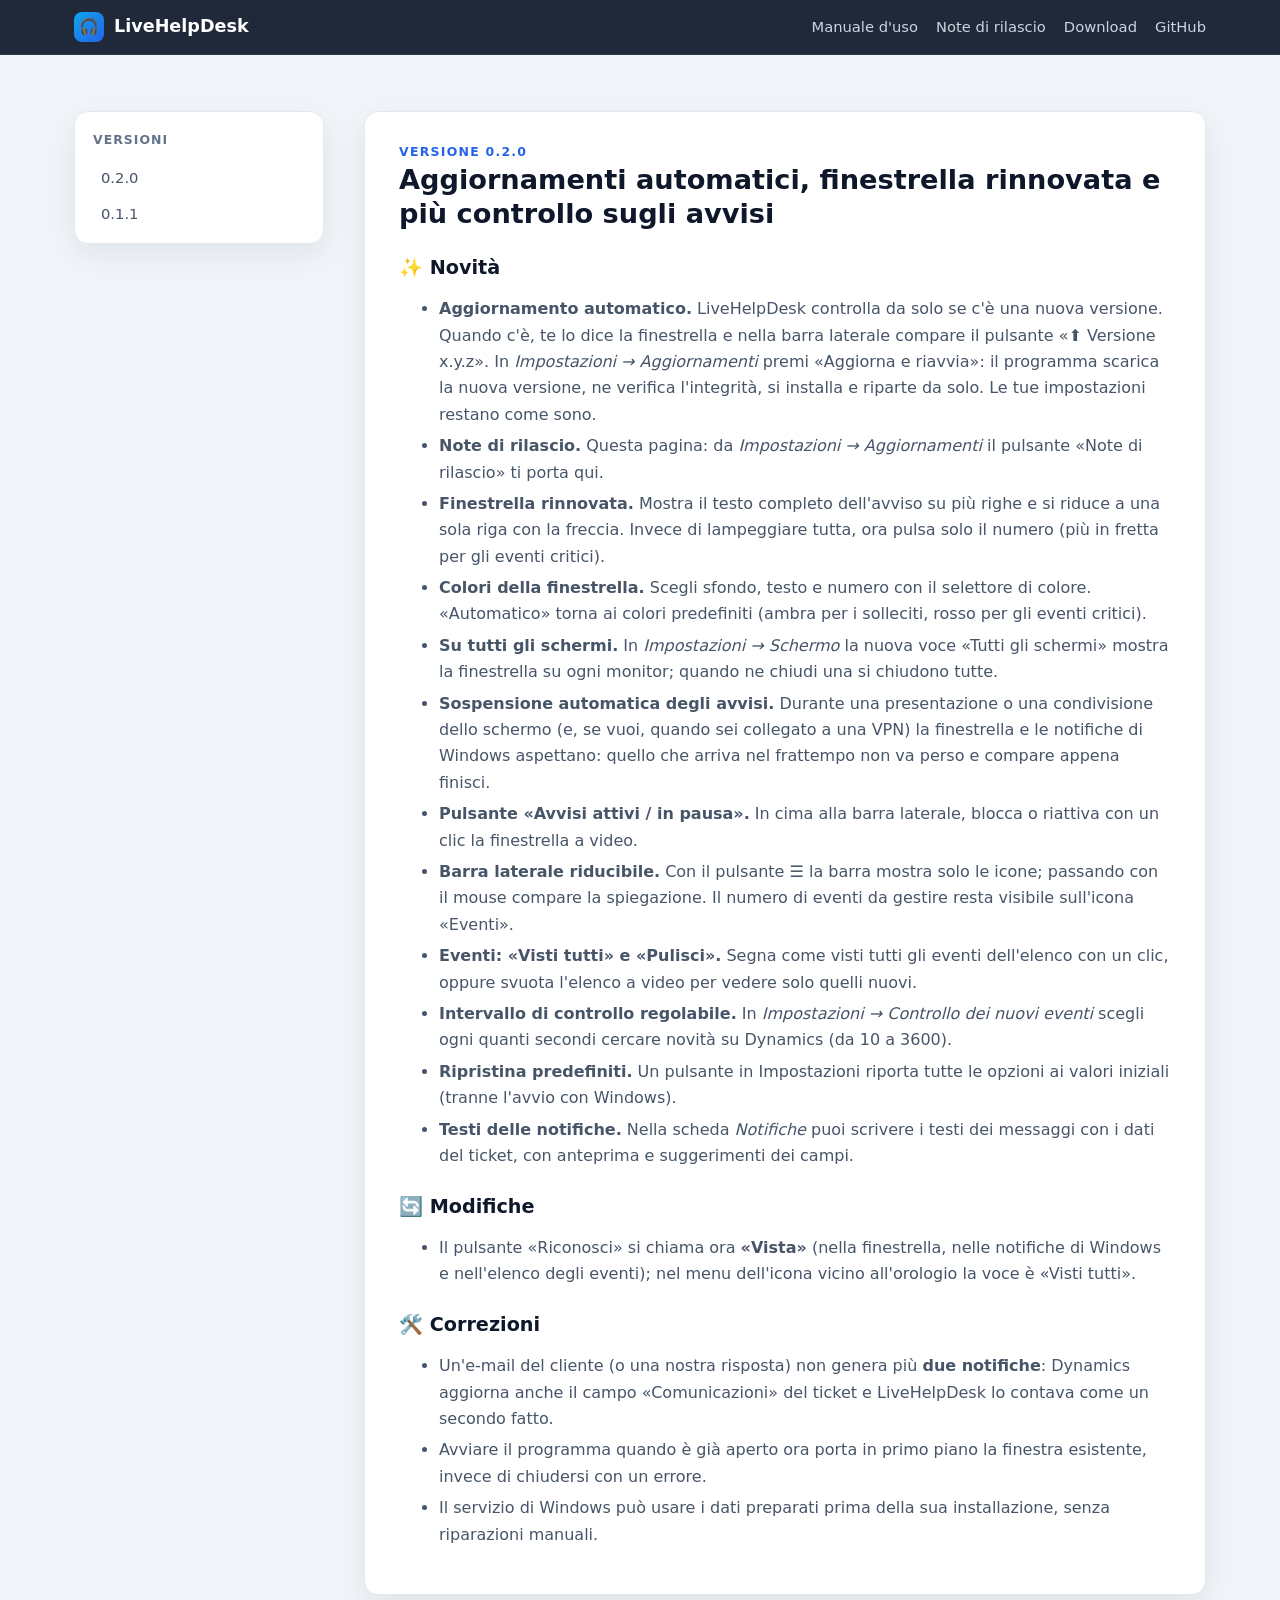
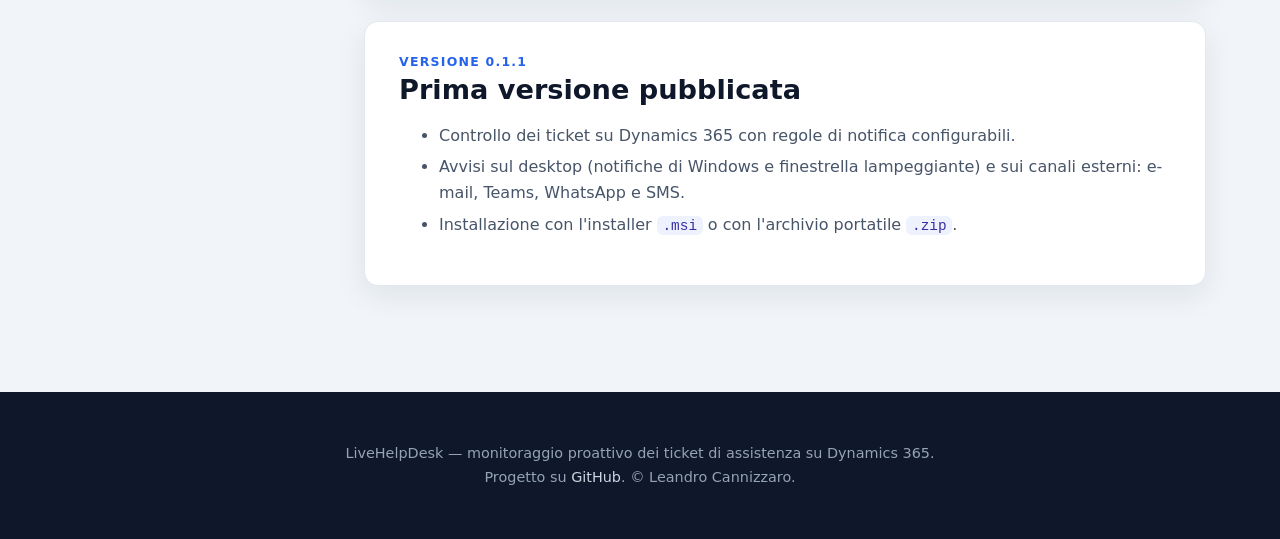
==== docs/release-notes.html @ 3b50f12f "Prepara la versione 0.2.0: interfaccia rinnovata, opzioni nuove e note di rilascio Barra laterale e " ====
<!DOCTYPE html>
<html lang="it">
<head>
  <meta charset="utf-8" />
  <meta name="viewport" content="width=device-width, initial-scale=1" />
  <title>LiveHelpDesk — Note di rilascio</title>
  <meta name="description" content="Le novità, le modifiche e le correzioni di ogni versione di LiveHelpDesk." />
  <link rel="stylesheet" href="styles.css" />
</head>
<body>

  <header class="topbar">
    <div class="wrap">
      <div class="brand"><span class="logo">🎧</span> LiveHelpDesk</div>
      <nav>
        <a href="index.html">Manuale d'uso</a>
        <a href="release-notes.html">Note di rilascio</a>
        <a href="https://github.com/LeandroCannizzaro/LiveHelpDesk/releases">Download</a>
        <a href="https://github.com/LeandroCannizzaro/LiveHelpDesk">GitHub</a>
      </nav>
    </div>
  </header>

  <!--
    Una sezione per versione, la più recente in alto, con id="vX.Y.Z": l'app apre questa pagina sull'ancora della versione
    e il workflow Release rifiuta di pubblicare una versione che qui non c'è.
    Si scrive per chi usa il programma: cosa cambia per lui, non come è fatto il codice.
  -->

  <div class="layout">
    <aside class="toc">
      <strong>Versioni</strong>
      <ol>
        <li><a href="#v0.2.0">0.2.0</a></li>
        <li><a href="#v0.1.1">0.1.1</a></li>
      </ol>
    </aside>

    <main class="content">

      <article id="v0.2.0" class="section">
        <div class="eyebrow">Versione 0.2.0</div>
        <h2>Aggiornamenti automatici, finestrella rinnovata e più controllo sugli avvisi</h2>

        <h3>✨ Novità</h3>
        <ul>
          <li><b>Aggiornamento automatico.</b> LiveHelpDesk controlla da solo se c'è una nuova versione. Quando c'è, te lo dice la finestrella e nella barra laterale compare il pulsante «⬆ Versione x.y.z». In <i>Impostazioni → Aggiornamenti</i> premi «Aggiorna e riavvia»: il programma scarica la nuova versione, ne verifica l'integrità, si installa e riparte da solo. Le tue impostazioni restano come sono.</li>
          <li><b>Note di rilascio.</b> Questa pagina: da <i>Impostazioni → Aggiornamenti</i> il pulsante «Note di rilascio» ti porta qui.</li>
          <li><b>Finestrella rinnovata.</b> Mostra il testo completo dell'avviso su più righe e si riduce a una sola riga con la freccia. Invece di lampeggiare tutta, ora pulsa solo il numero (più in fretta per gli eventi critici).</li>
          <li><b>Colori della finestrella.</b> Scegli sfondo, testo e numero con il selettore di colore. «Automatico» torna ai colori predefiniti (ambra per i solleciti, rosso per gli eventi critici).</li>
          <li><b>Su tutti gli schermi.</b> In <i>Impostazioni → Schermo</i> la nuova voce «Tutti gli schermi» mostra la finestrella su ogni monitor; quando ne chiudi una si chiudono tutte.</li>
          <li><b>Sospensione automatica degli avvisi.</b> Durante una presentazione o una condivisione dello schermo (e, se vuoi, quando sei collegato a una VPN) la finestrella e le notifiche di Windows aspettano: quello che arriva nel frattempo non va perso e compare appena finisci.</li>
          <li><b>Pulsante «Avvisi attivi / in pausa».</b> In cima alla barra laterale, blocca o riattiva con un clic la finestrella a video.</li>
          <li><b>Barra laterale riducibile.</b> Con il pulsante ☰ la barra mostra solo le icone; passando con il mouse compare la spiegazione. Il numero di eventi da gestire resta visibile sull'icona «Eventi».</li>
          <li><b>Eventi: «Visti tutti» e «Pulisci».</b> Segna come visti tutti gli eventi dell'elenco con un clic, oppure svuota l'elenco a video per vedere solo quelli nuovi.</li>
          <li><b>Intervallo di controllo regolabile.</b> In <i>Impostazioni → Controllo dei nuovi eventi</i> scegli ogni quanti secondi cercare novità su Dynamics (da 10 a 3600).</li>
          <li><b>Ripristina predefiniti.</b> Un pulsante in Impostazioni riporta tutte le opzioni ai valori iniziali (tranne l'avvio con Windows).</li>
          <li><b>Testi delle notifiche.</b> Nella scheda <i>Notifiche</i> puoi scrivere i testi dei messaggi con i dati del ticket, con anteprima e suggerimenti dei campi.</li>
        </ul>

        <h3>🔄 Modifiche</h3>
        <ul>
          <li>Il pulsante «Riconosci» si chiama ora <b>«Vista»</b> (nella finestrella, nelle notifiche di Windows e nell'elenco degli eventi); nel menu dell'icona vicino all'orologio la voce è «Visti tutti».</li>
        </ul>

        <h3>🛠️ Correzioni</h3>
        <ul>
          <li>Un'e-mail del cliente (o una nostra risposta) non genera più <b>due notifiche</b>: Dynamics aggiorna anche il campo «Comunicazioni» del ticket e LiveHelpDesk lo contava come un secondo fatto.</li>
          <li>Avviare il programma quando è già aperto ora porta in primo piano la finestra esistente, invece di chiudersi con un errore.</li>
          <li>Il servizio di Windows può usare i dati preparati prima della sua installazione, senza riparazioni manuali.</li>
        </ul>
      </article>

      <article id="v0.1.1" class="section">
        <div class="eyebrow">Versione 0.1.1</div>
        <h2>Prima versione pubblicata</h2>
        <ul>
          <li>Controllo dei ticket su Dynamics 365 con regole di notifica configurabili.</li>
          <li>Avvisi sul desktop (notifiche di Windows e finestrella lampeggiante) e sui canali esterni: e-mail, Teams, WhatsApp e SMS.</li>
          <li>Installazione con l'installer <code>.msi</code> o con l'archivio portatile <code>.zip</code>.</li>
        </ul>
      </article>

    </main>
  </div>

  <footer>
    <p>LiveHelpDesk — monitoraggio proattivo dei ticket di assistenza su Dynamics 365.<br />
    Progetto su <a href="https://github.com/LeandroCannizzaro/LiveHelpDesk">GitHub</a>. © Leandro Cannizzaro.</p>
  </footer>

</body>
</html>
---- docs/styles.css ----
:root {
  --bg: #0f172a;
  --bg-soft: #111c33;
  --panel: #ffffff;
  --ink: #1e293b;
  --ink-soft: #475569;
  --muted: #64748b;
  --line: #e2e8f0;
  --brand: #2563eb;
  --brand-dark: #1d4ed8;
  --accent: #0ea5e9;
  --warn: #d97706;
  --ok: #16a34a;
  --crit: #dc2626;
  --radius: 14px;
  --shadow: 0 10px 30px rgba(15, 23, 42, 0.08);
  --max: 1180px;
}

* { box-sizing: border-box; }

html { scroll-behavior: smooth; scroll-padding-top: 80px; }

body {
  margin: 0;
  font-family: "Segoe UI", system-ui, -apple-system, Roboto, Helvetica, Arial, sans-serif;
  color: var(--ink);
  background: #f1f5f9;
  line-height: 1.65;
}

a { color: var(--brand); text-decoration: none; }
a:hover { text-decoration: underline; }

h1, h2, h3 { line-height: 1.25; color: #0f172a; }
h2 { font-size: 1.7rem; margin: 0 0 .4rem; }
h3 { font-size: 1.2rem; margin: 1.6rem 0 .3rem; }

code {
  background: #eef2ff;
  color: #3730a3;
  padding: .12em .4em;
  border-radius: 6px;
  font-family: "Cascadia Code", Consolas, "SF Mono", monospace;
  font-size: .9em;
}

pre {
  background: #0f172a;
  color: #e2e8f0;
  padding: 16px 18px;
  border-radius: 12px;
  overflow-x: auto;
  font-family: "Cascadia Code", Consolas, monospace;
  font-size: .9rem;
}
pre code { background: none; color: inherit; padding: 0; }

/* ---------- Top bar ---------- */
.topbar {
  position: sticky;
  top: 0;
  z-index: 50;
  background: rgba(15, 23, 42, .92);
  backdrop-filter: blur(8px);
  color: #e2e8f0;
  border-bottom: 1px solid rgba(255,255,255,.08);
}
.topbar .wrap {
  max-width: var(--max);
  margin: 0 auto;
  padding: 12px 24px;
  display: flex;
  align-items: center;
  gap: 16px;
}
.brand {
  display: flex; align-items: center; gap: 10px;
  font-weight: 700; color: #fff; font-size: 1.1rem;
}
.brand .logo {
  width: 30px; height: 30px; border-radius: 8px;
  background: linear-gradient(135deg, var(--accent), var(--brand));
  display: grid; place-items: center; font-size: 1rem;
}
.topbar nav { margin-left: auto; display: flex; gap: 18px; flex-wrap: wrap; }
.topbar nav a { color: #cbd5e1; font-size: .92rem; }
.topbar nav a:hover { color: #fff; text-decoration: none; }

/* ---------- Hero ---------- */
.hero {
  background: radial-gradient(1200px 500px at 70% -10%, #1e3a8a 0%, var(--bg) 55%);
  color: #e2e8f0;
  padding: 72px 24px 90px;
}
.hero .wrap { max-width: var(--max); margin: 0 auto; }
.hero h1 { color: #fff; font-size: 2.8rem; margin: 0 0 14px; max-width: 18ch; }
.hero p.lead { font-size: 1.25rem; color: #cbd5e1; max-width: 62ch; margin: 0 0 28px; }
.cta { display: flex; gap: 14px; flex-wrap: wrap; }
.btn {
  display: inline-flex; align-items: center; gap: 8px;
  padding: 12px 22px; border-radius: 10px; font-weight: 600;
  border: 1px solid transparent; cursor: pointer;
}
.btn.primary { background: var(--accent); color: #04233a; }
.btn.primary:hover { background: #38bdf8; text-decoration: none; }
.btn.ghost { border-color: rgba(255,255,255,.25); color: #e2e8f0; }
.btn.ghost:hover { border-color: #fff; text-decoration: none; }
.hero .tags { margin-top: 26px; display: flex; gap: 10px; flex-wrap: wrap; }
.hero .tags span {
  font-size: .82rem; color: #bae6fd;
  border: 1px solid rgba(255,255,255,.18); padding: 4px 12px; border-radius: 999px;
}

/* ---------- Feature strip ---------- */
.features {
  max-width: var(--max); margin: -56px auto 0; padding: 0 24px;
  display: grid; grid-template-columns: repeat(4, 1fr); gap: 18px;
}
.feature {
  background: var(--panel); border-radius: var(--radius); padding: 22px;
  box-shadow: var(--shadow); border: 1px solid var(--line);
}
.feature .ico { font-size: 1.6rem; }
.feature h3 { margin: 10px 0 4px; font-size: 1.05rem; }
.feature p { margin: 0; color: var(--ink-soft); font-size: .93rem; }

/* ---------- Layout with sidebar ---------- */
.layout {
  max-width: var(--max); margin: 56px auto 0; padding: 0 24px 80px;
  display: grid; grid-template-columns: 250px 1fr; gap: 40px; align-items: start;
}
.toc {
  position: sticky; top: 76px;
  background: var(--panel); border: 1px solid var(--line);
  border-radius: var(--radius); padding: 18px 18px 10px;
  box-shadow: var(--shadow); max-height: calc(100vh - 100px); overflow-y: auto;
}
.toc strong { display: block; font-size: .78rem; letter-spacing: .08em; text-transform: uppercase; color: var(--muted); margin-bottom: 10px; }
.toc ol { list-style: none; margin: 0; padding: 0; counter-reset: s; }
.toc li { margin: 2px 0; }
.toc a { display: block; padding: 5px 8px; border-radius: 8px; color: var(--ink-soft); font-size: .92rem; }
.toc a:hover { background: #eff6ff; color: var(--brand-dark); text-decoration: none; }

.content { min-width: 0; }
.section {
  background: var(--panel); border: 1px solid var(--line);
  border-radius: var(--radius); padding: 30px 34px; margin-bottom: 26px;
  box-shadow: var(--shadow);
}
.section > p { color: var(--ink-soft); }
.section ul, .section ol { color: var(--ink-soft); }
.section li { margin: 5px 0; }
.eyebrow { font-size: .78rem; letter-spacing: .1em; text-transform: uppercase; color: var(--brand); font-weight: 700; }

.note, .warn, .tip {
  border-radius: 12px; padding: 14px 18px; margin: 16px 0; font-size: .95rem;
  border: 1px solid; display: flex; gap: 12px;
}
.note { background: #eff6ff; border-color: #bfdbfe; color: #1e40af; }
.warn { background: #fff7ed; border-color: #fed7aa; color: #9a3412; }
.tip { background: #ecfdf5; border-color: #a7f3d0; color: #065f46; }
.note b, .warn b, .tip b { display: block; margin-bottom: 2px; }

.grid2 { display: grid; grid-template-columns: 1fr 1fr; gap: 18px; }

table.channels { width: 100%; border-collapse: collapse; margin: 10px 0; font-size: .93rem; }
table.channels th, table.channels td { text-align: left; padding: 10px 12px; border-bottom: 1px solid var(--line); vertical-align: top; }
table.channels th { color: var(--muted); font-weight: 600; }

.badge { display: inline-block; font-size: .78rem; padding: 2px 10px; border-radius: 999px; font-weight: 600; }
.badge.info { background: #e0f2fe; color: #075985; }
.badge.att { background: #fef3c7; color: #92400e; }
.badge.crit { background: #fee2e2; color: #991b1b; }

.step { display: flex; gap: 16px; margin: 14px 0; }
.step .n {
  flex: 0 0 34px; height: 34px; border-radius: 50%; background: var(--brand); color: #fff;
  display: grid; place-items: center; font-weight: 700;
}
.step .b { flex: 1; }
.step .b b { color: var(--ink); }

details { border: 1px solid var(--line); border-radius: 10px; padding: 4px 16px; margin: 10px 0; background: #fafcff; }
details summary { cursor: pointer; font-weight: 600; padding: 10px 0; color: var(--ink); }
details[open] summary { border-bottom: 1px solid var(--line); margin-bottom: 8px; }

footer {
  background: var(--bg); color: #94a3b8; padding: 36px 24px; text-align: center; font-size: .9rem;
}
footer a { color: #cbd5e1; }

@media (max-width: 900px) {
  .features { grid-template-columns: 1fr 1fr; }
  .layout { grid-template-columns: 1fr; }
  .toc { position: static; max-height: none; }
  .grid2 { grid-template-columns: 1fr; }
  .hero h1 { font-size: 2.1rem; }
}
@media (max-width: 560px) {
  .features { grid-template-columns: 1fr; }
  .topbar nav { display: none; }
}
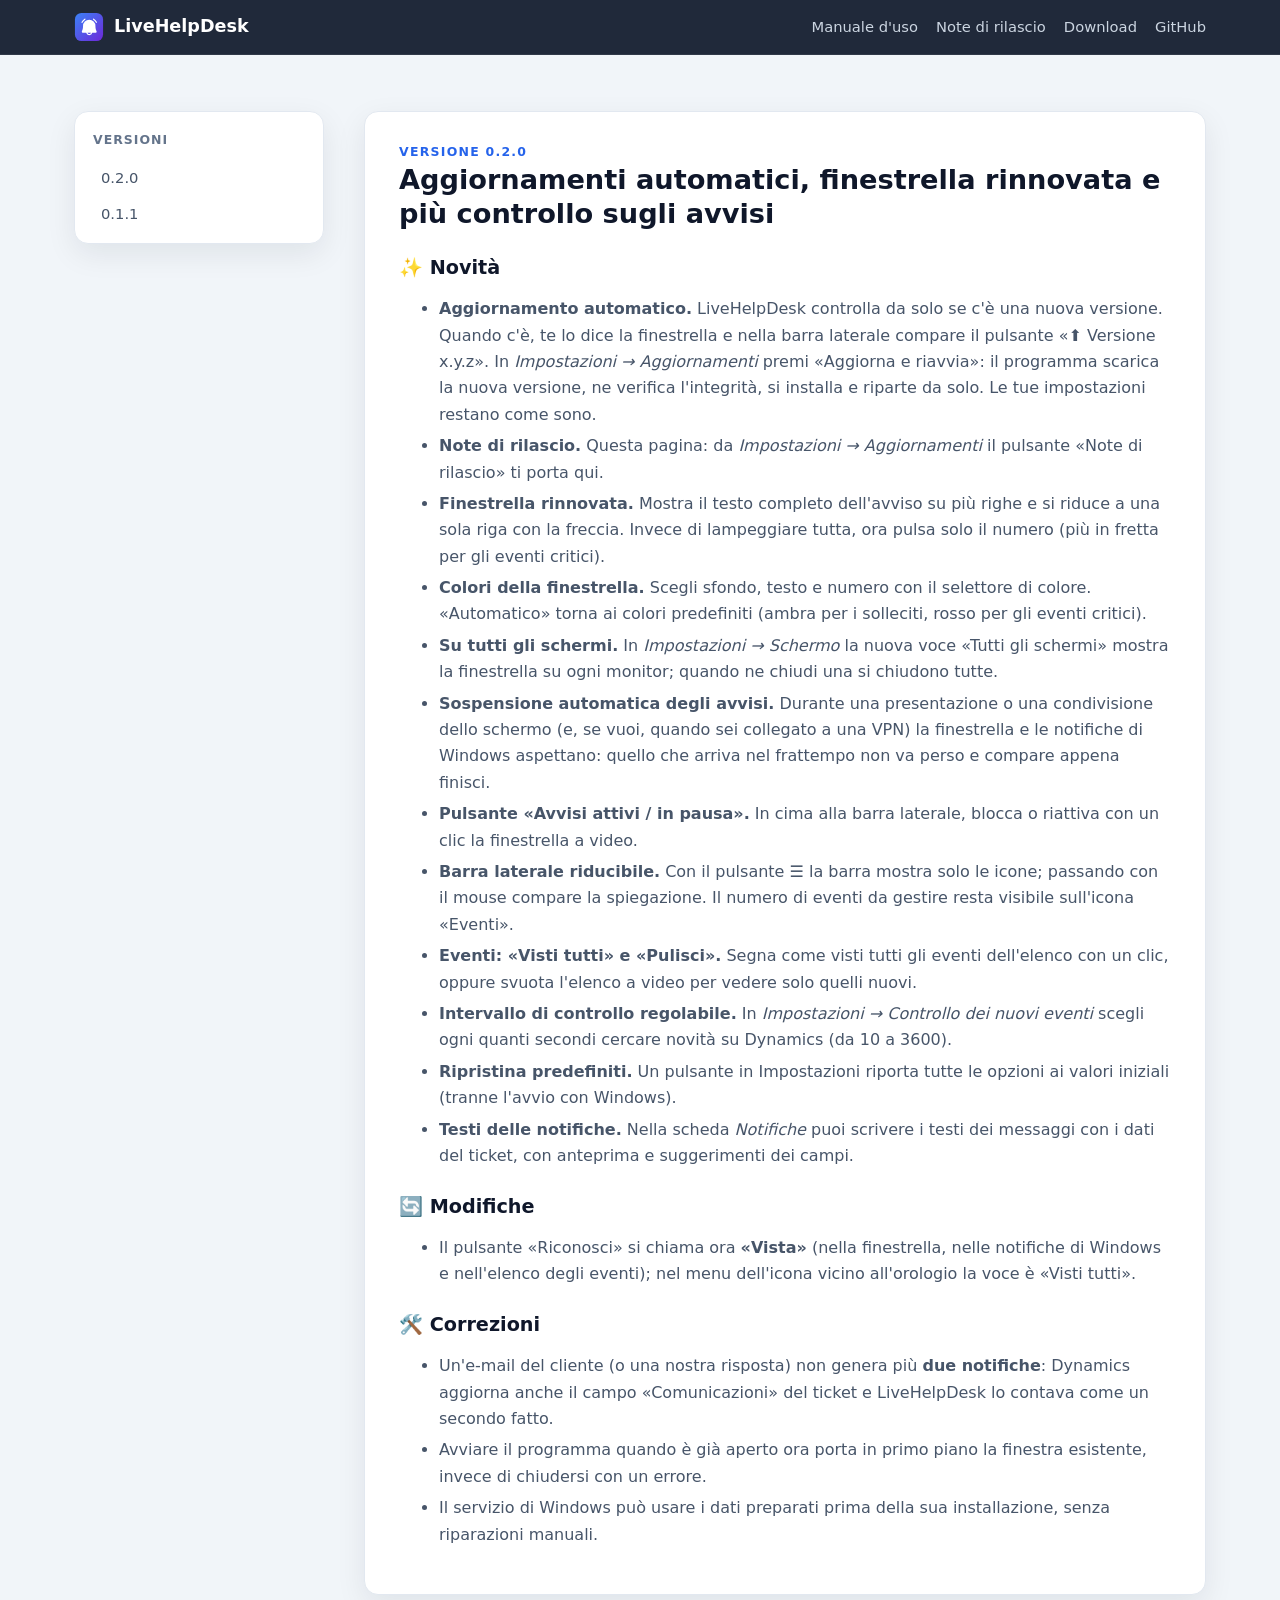
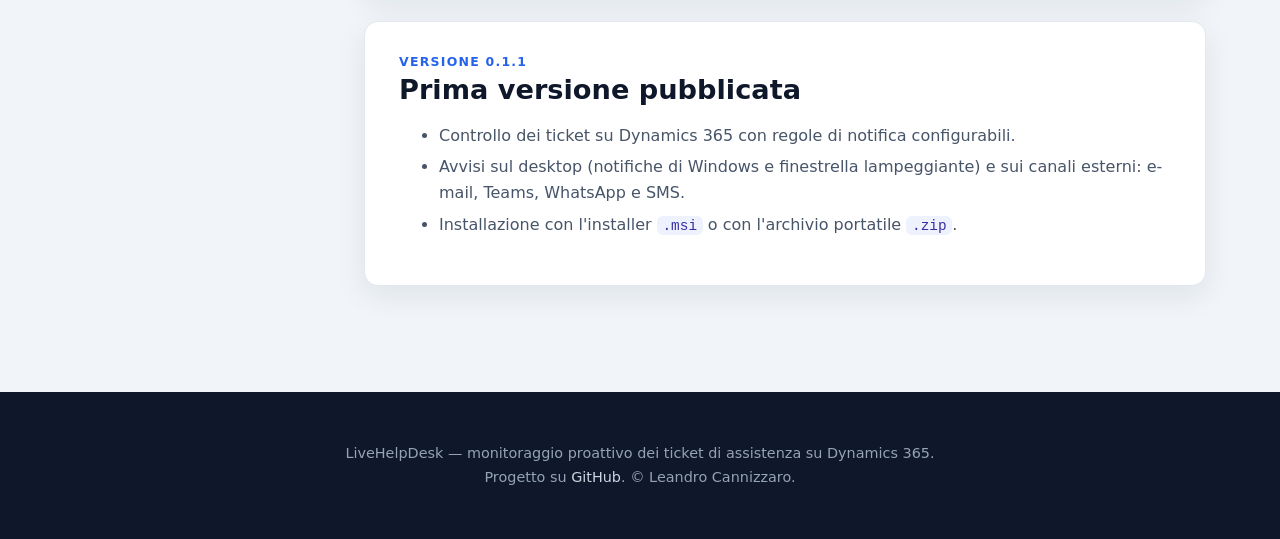
==== commit bf67a910: "Aggiunge l'icona dell'applicazione (campanella Phosphor) Icona su riquadro sfumato blu-viola (Phosph" ====
--- a/docs/release-notes.html
+++ b/docs/release-notes.html
@@ -6,12 +6,14 @@
   <title>LiveHelpDesk — Note di rilascio</title>
   <meta name="description" content="Le novità, le modifiche e le correzioni di ogni versione di LiveHelpDesk." />
   <link rel="stylesheet" href="styles.css" />
+  <link rel="icon" href="icon.svg" type="image/svg+xml" />
+  <link rel="icon" href="favicon.ico" sizes="any" />
 </head>
 <body>
 
   <header class="topbar">
     <div class="wrap">
-      <div class="brand"><span class="logo">🎧</span> LiveHelpDesk</div>
+      <div class="brand"><img class="logo" src="icon.svg" alt="" width="30" height="30" /> LiveHelpDesk</div>
       <nav>
         <a href="index.html">Manuale d'uso</a>
         <a href="release-notes.html">Note di rilascio</a>
--- a/docs/styles.css
+++ b/docs/styles.css
@@ -80,8 +80,6 @@
 }
 .brand .logo {
   width: 30px; height: 30px; border-radius: 8px;
-  background: linear-gradient(135deg, var(--accent), var(--brand));
-  display: grid; place-items: center; font-size: 1rem;
 }
 .topbar nav { margin-left: auto; display: flex; gap: 18px; flex-wrap: wrap; }
 .topbar nav a { color: #cbd5e1; font-size: .92rem; }
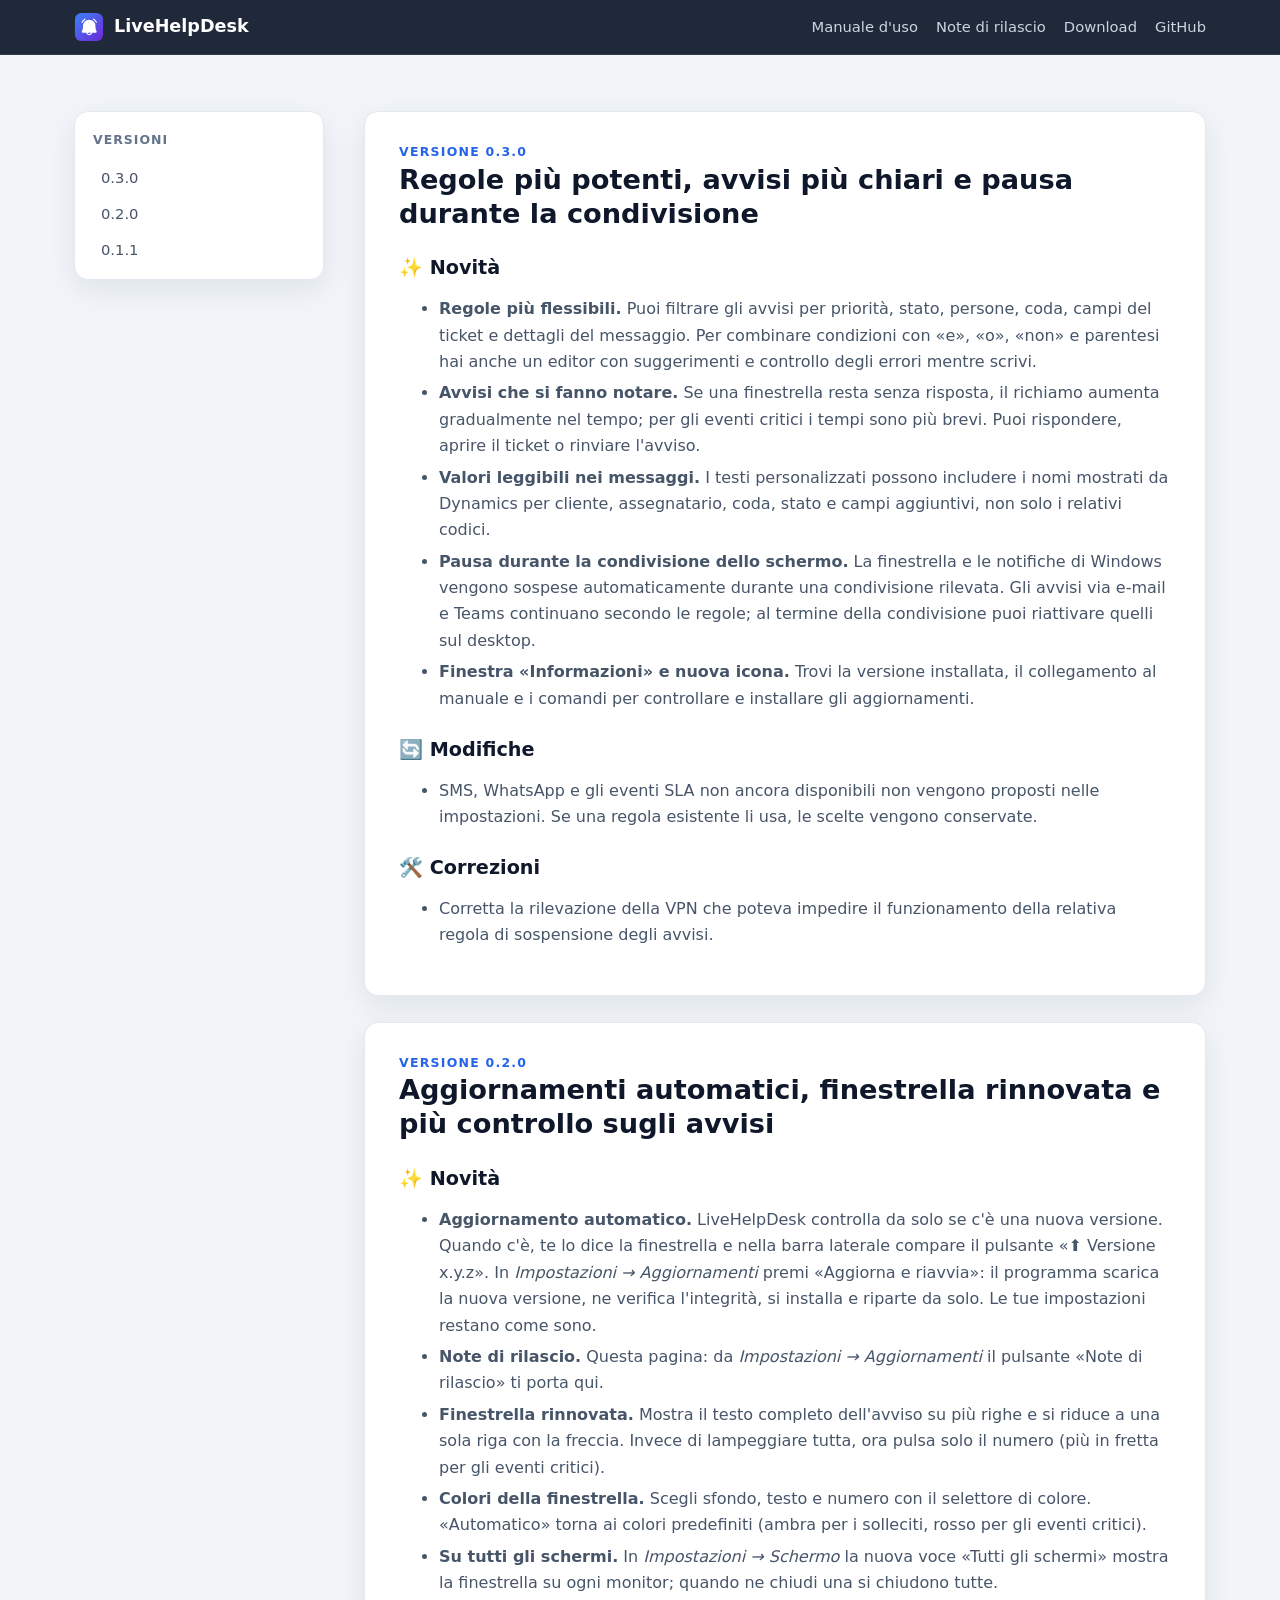
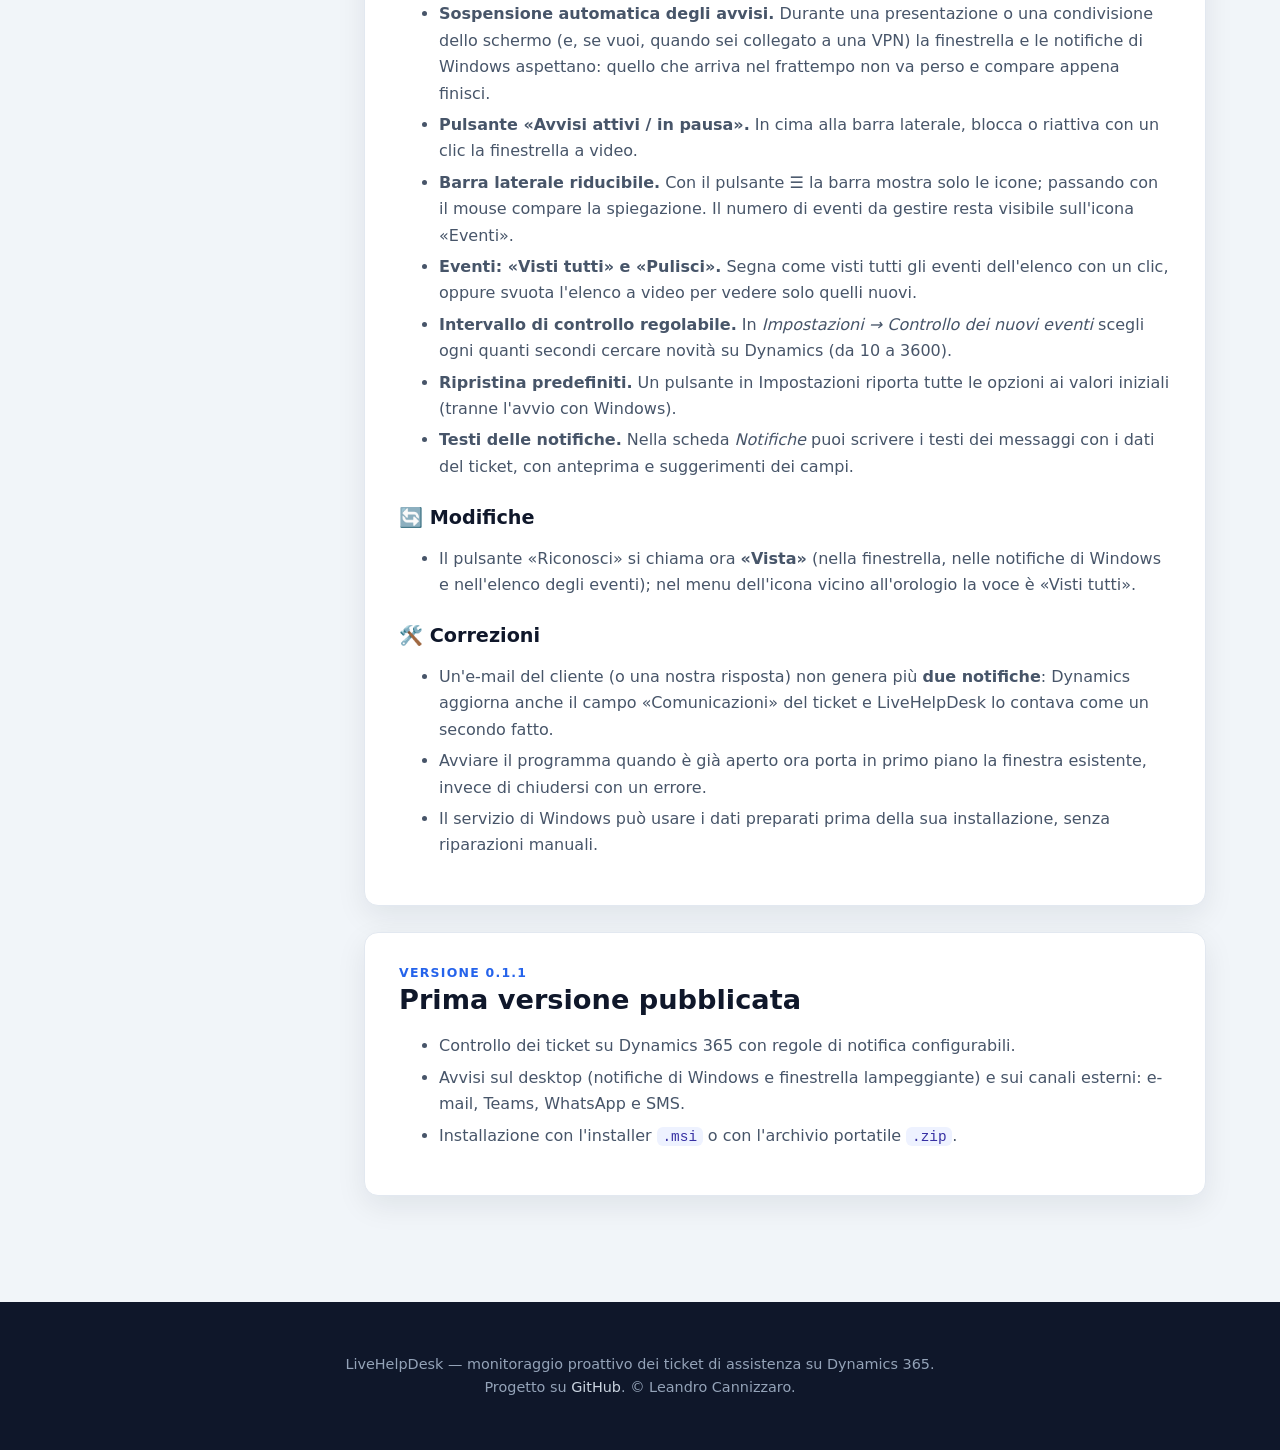
==== commit 9c3475d7: "Aggiunge espressioni alle regole e prepara la versione 0.3.0 Introduce l'editor delle condizioni, ag" ====
--- a/docs/release-notes.html
+++ b/docs/release-notes.html
@@ -33,12 +33,37 @@
     <aside class="toc">
       <strong>Versioni</strong>
       <ol>
+        <li><a href="#v0.3.0">0.3.0</a></li>
         <li><a href="#v0.2.0">0.2.0</a></li>
         <li><a href="#v0.1.1">0.1.1</a></li>
       </ol>
     </aside>
 
     <main class="content">
+
+      <article id="v0.3.0" class="section">
+        <div class="eyebrow">Versione 0.3.0</div>
+        <h2>Regole più potenti, avvisi più chiari e pausa durante la condivisione</h2>
+
+        <h3>✨ Novità</h3>
+        <ul>
+          <li><b>Regole più flessibili.</b> Puoi filtrare gli avvisi per priorità, stato, persone, coda, campi del ticket e dettagli del messaggio. Per combinare condizioni con «e», «o», «non» e parentesi hai anche un editor con suggerimenti e controllo degli errori mentre scrivi.</li>
+          <li><b>Avvisi che si fanno notare.</b> Se una finestrella resta senza risposta, il richiamo aumenta gradualmente nel tempo; per gli eventi critici i tempi sono più brevi. Puoi rispondere, aprire il ticket o rinviare l'avviso.</li>
+          <li><b>Valori leggibili nei messaggi.</b> I testi personalizzati possono includere i nomi mostrati da Dynamics per cliente, assegnatario, coda, stato e campi aggiuntivi, non solo i relativi codici.</li>
+          <li><b>Pausa durante la condivisione dello schermo.</b> La finestrella e le notifiche di Windows vengono sospese automaticamente durante una condivisione rilevata. Gli avvisi via e-mail e Teams continuano secondo le regole; al termine della condivisione puoi riattivare quelli sul desktop.</li>
+          <li><b>Finestra «Informazioni» e nuova icona.</b> Trovi la versione installata, il collegamento al manuale e i comandi per controllare e installare gli aggiornamenti.</li>
+        </ul>
+
+        <h3>🔄 Modifiche</h3>
+        <ul>
+          <li>SMS, WhatsApp e gli eventi SLA non ancora disponibili non vengono proposti nelle impostazioni. Se una regola esistente li usa, le scelte vengono conservate.</li>
+        </ul>
+
+        <h3>🛠️ Correzioni</h3>
+        <ul>
+          <li>Corretta la rilevazione della VPN che poteva impedire il funzionamento della relativa regola di sospensione degli avvisi.</li>
+        </ul>
+      </article>
 
       <article id="v0.2.0" class="section">
         <div class="eyebrow">Versione 0.2.0</div>
--- a/docs/styles.css
+++ b/docs/styles.css
@@ -95,6 +95,9 @@
 .hero h1 { color: #fff; font-size: 2.8rem; margin: 0 0 14px; max-width: 18ch; }
 .hero p.lead { font-size: 1.25rem; color: #cbd5e1; max-width: 62ch; margin: 0 0 28px; }
 .cta { display: flex; gap: 14px; flex-wrap: wrap; }
+.hero .download-meta { margin: 14px 0 0; font-size: .92rem; color: #94a3b8; max-width: 70ch; }
+.hero .download-meta a { color: #bae6fd; }
+.hero .download-meta b { color: #e2e8f0; }
 .btn {
   display: inline-flex; align-items: center; gap: 8px;
   padding: 12px 22px; border-radius: 10px; font-weight: 600;
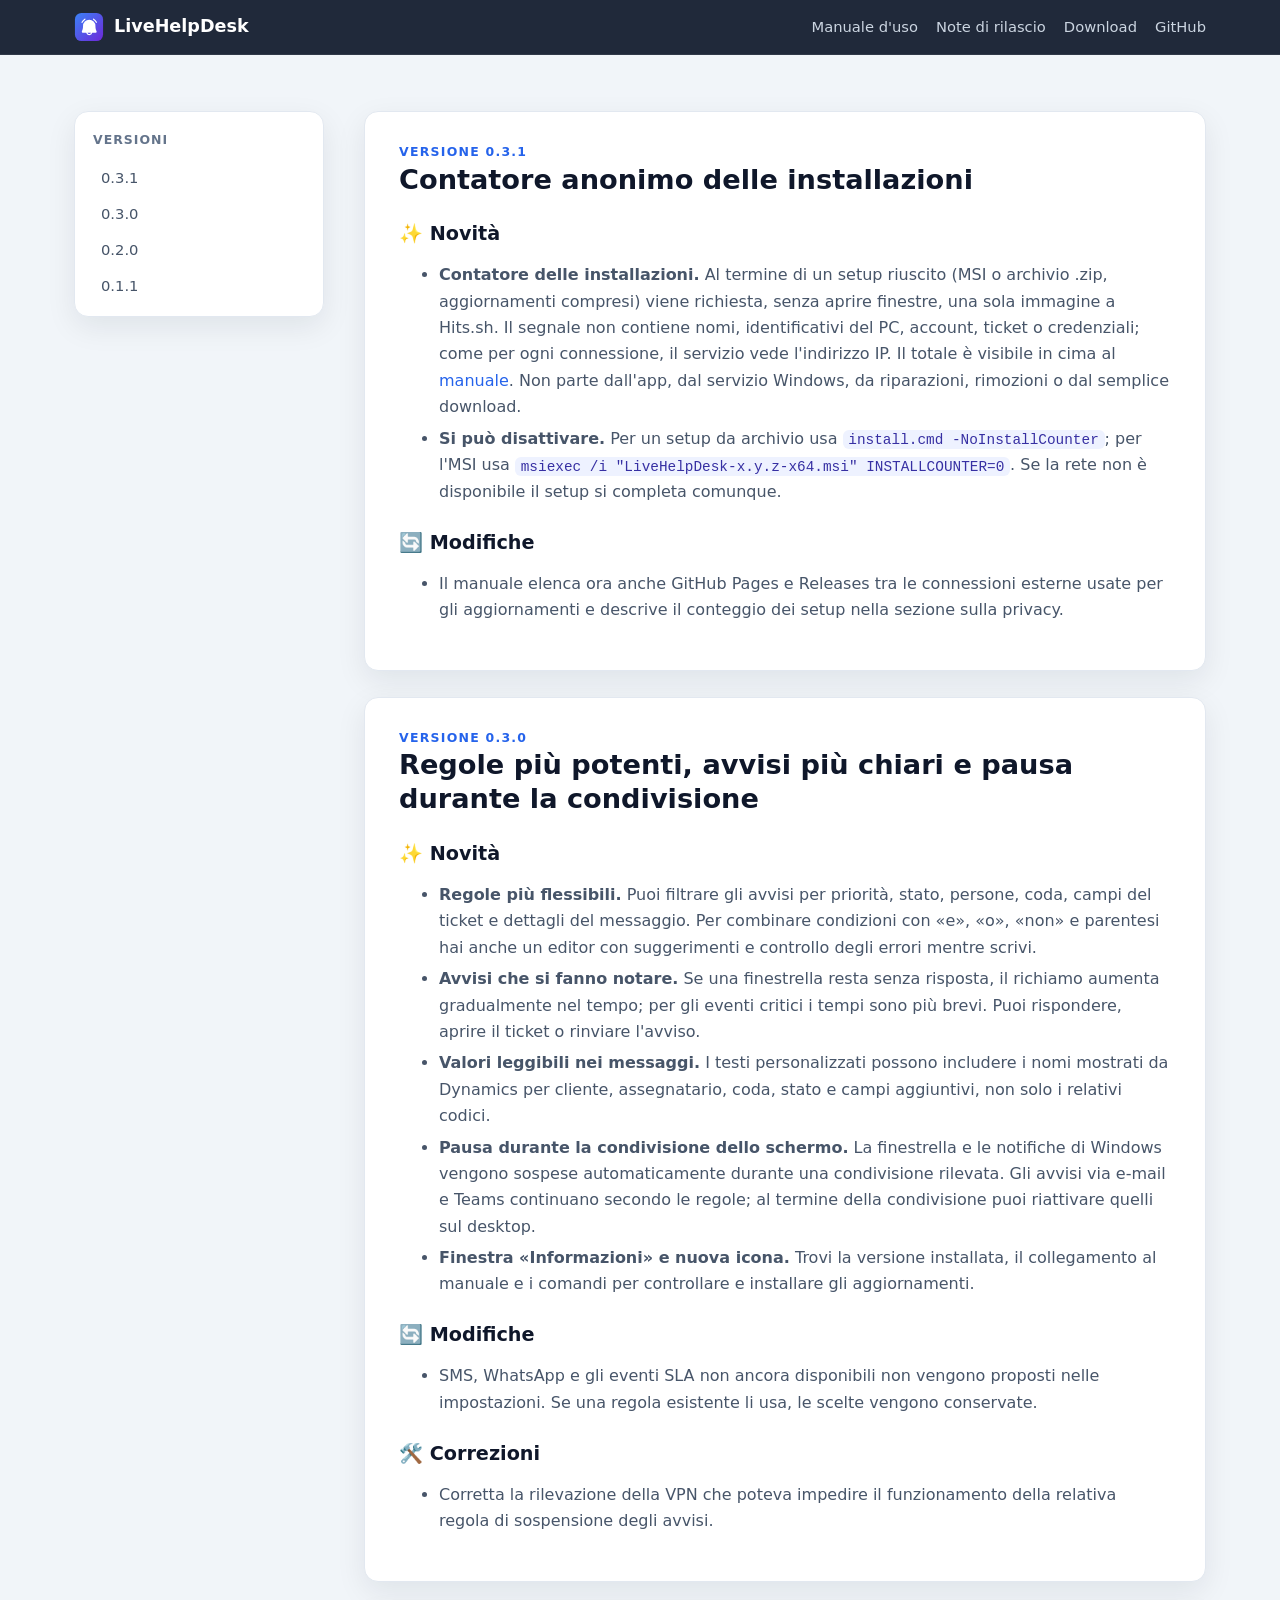
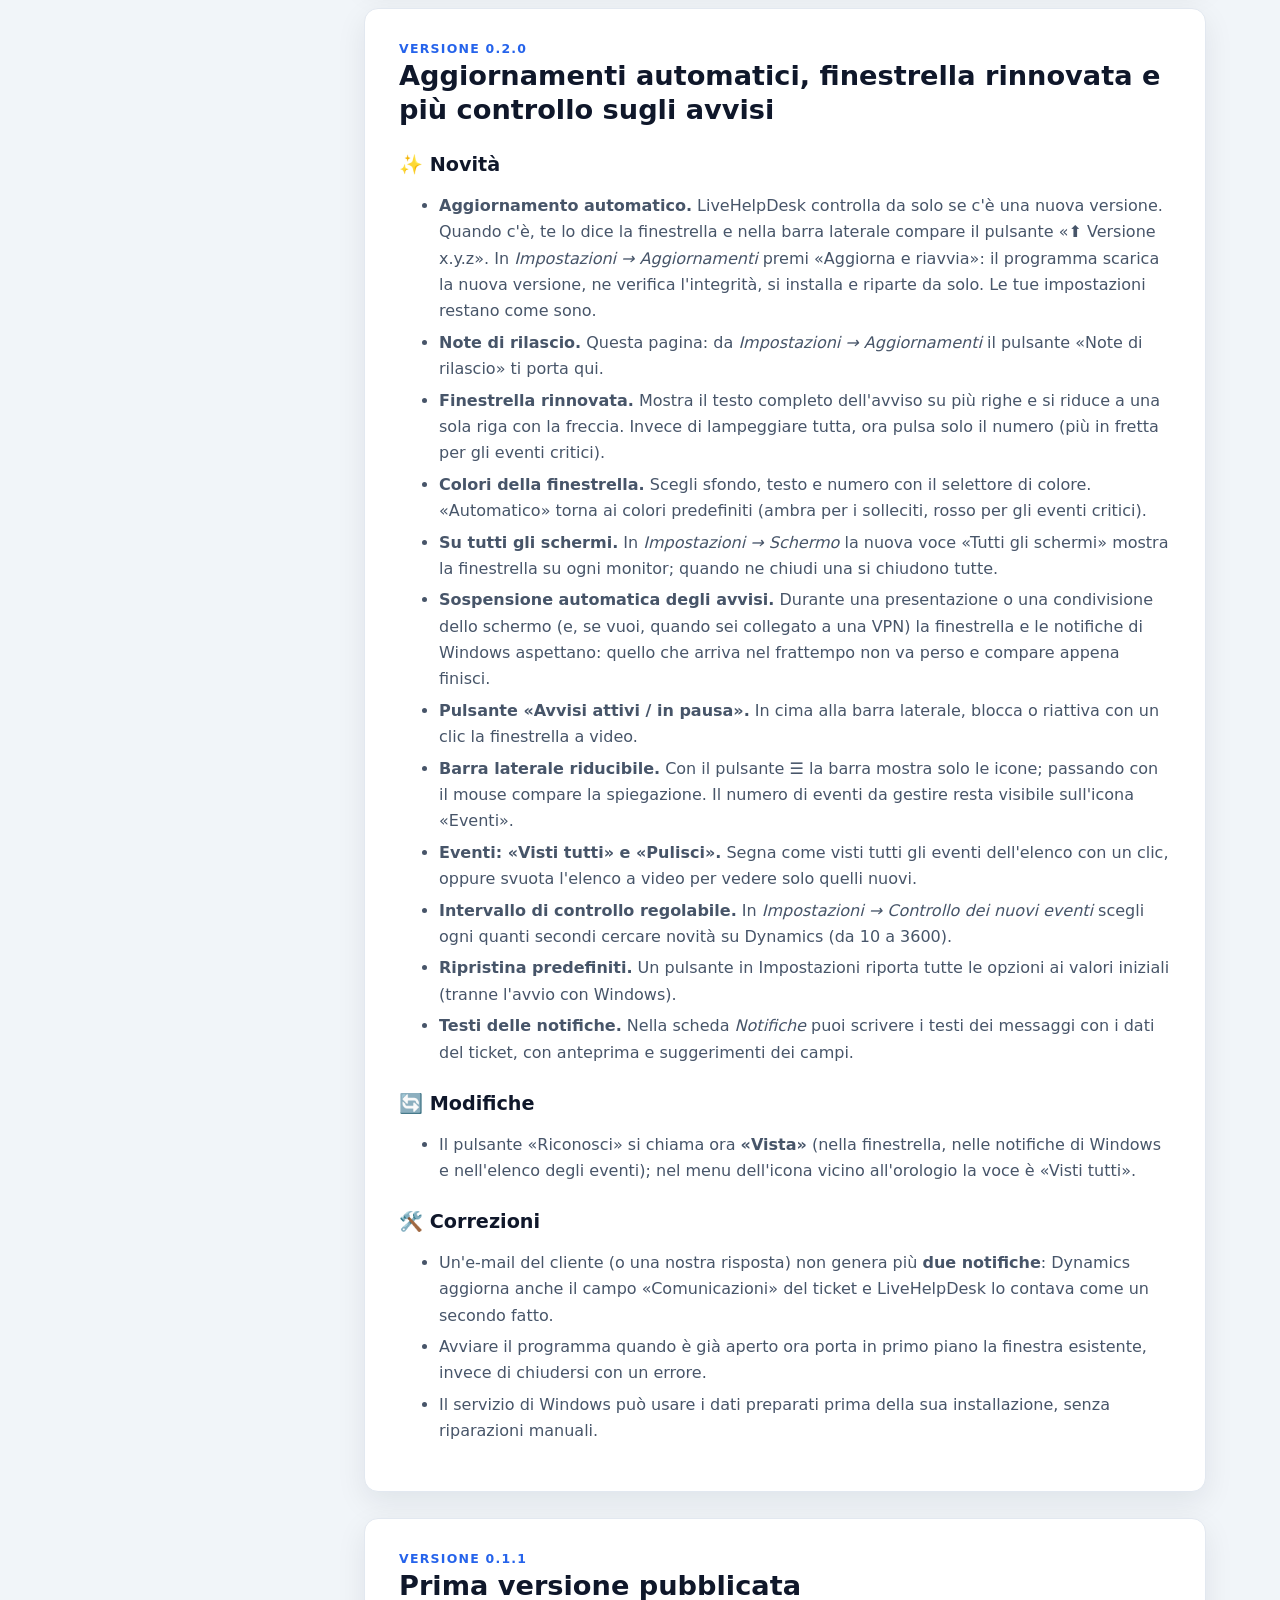
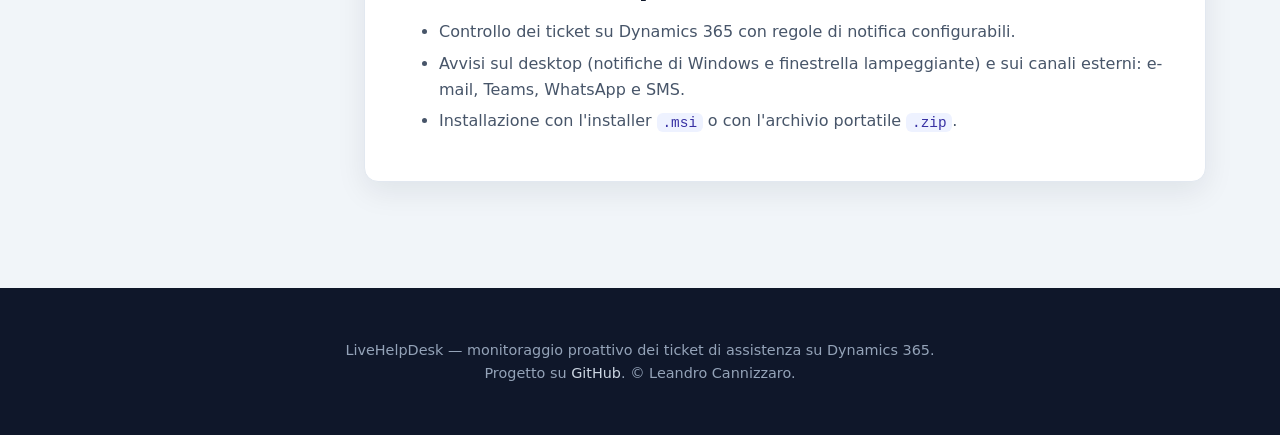
==== commit fcaec377: "Prepara la versione 0.3.1: aggiunge lo script del contatore installazioni e i suoi test, con note di" ====
--- a/docs/release-notes.html
+++ b/docs/release-notes.html
@@ -33,6 +33,7 @@
     <aside class="toc">
       <strong>Versioni</strong>
       <ol>
+        <li><a href="#v0.3.1">0.3.1</a></li>
         <li><a href="#v0.3.0">0.3.0</a></li>
         <li><a href="#v0.2.0">0.2.0</a></li>
         <li><a href="#v0.1.1">0.1.1</a></li>
@@ -40,6 +41,22 @@
     </aside>
 
     <main class="content">
+
+      <article id="v0.3.1" class="section">
+        <div class="eyebrow">Versione 0.3.1</div>
+        <h2>Contatore anonimo delle installazioni</h2>
+
+        <h3>✨ Novità</h3>
+        <ul>
+          <li><b>Contatore delle installazioni.</b> Al termine di un setup riuscito (MSI o archivio .zip, aggiornamenti compresi) viene richiesta, senza aprire finestre, una sola immagine a Hits.sh. Il segnale non contiene nomi, identificativi del PC, account, ticket o credenziali; come per ogni connessione, il servizio vede l'indirizzo IP. Il totale è visibile in cima al <a href="index.html#installazioni">manuale</a>. Non parte dall'app, dal servizio Windows, da riparazioni, rimozioni o dal semplice download.</li>
+          <li><b>Si può disattivare.</b> Per un setup da archivio usa <code>install.cmd -NoInstallCounter</code>; per l'MSI usa <code>msiexec /i "LiveHelpDesk-x.y.z-x64.msi" INSTALLCOUNTER=0</code>. Se la rete non è disponibile il setup si completa comunque.</li>
+        </ul>
+
+        <h3>🔄 Modifiche</h3>
+        <ul>
+          <li>Il manuale elenca ora anche GitHub Pages e Releases tra le connessioni esterne usate per gli aggiornamenti e descrive il conteggio dei setup nella sezione sulla privacy.</li>
+        </ul>
+      </article>
 
       <article id="v0.3.0" class="section">
         <div class="eyebrow">Versione 0.3.0</div>
